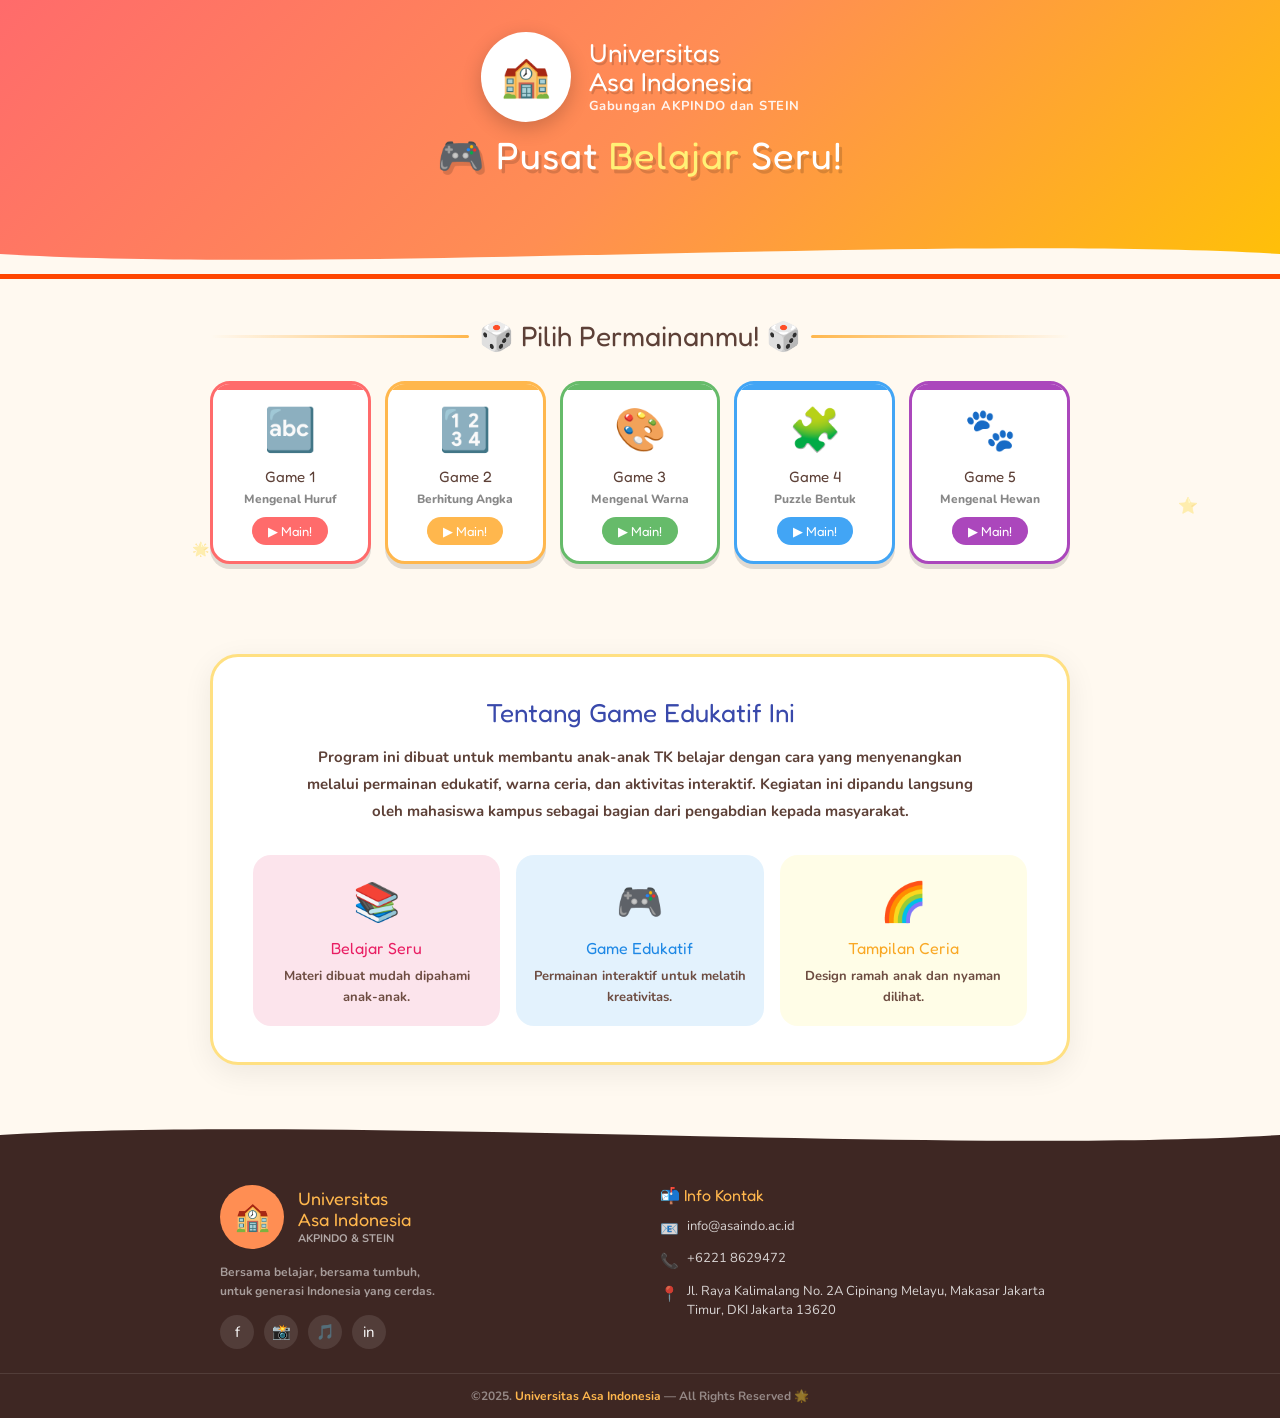
==== gamestk/index.html @ cf0c4778 "update website" ====
<!DOCTYPE html>
<html lang="id">
<head>
<meta charset="UTF-8">
<meta name="viewport" content="width=device-width, initial-scale=1.0">
<title>Pusat Belajar Seru - Universitas Asa Indonesia</title>
<link href="https://fonts.googleapis.com/css2?family=Nunito:wght@700;800;900&family=Fredoka+One&display=swap" rel="stylesheet">
<style>
  * { margin: 0; padding: 0; box-sizing: border-box; }

  body {
    font-family: 'Nunito', sans-serif;
    background: #FFF9F0;
    min-height: 100vh;
    overflow-x: hidden;
  }

  .bg-deco {
    position: fixed;
    top: 0; left: 0;
    width: 100%; height: 100%;
    pointer-events: none;
    z-index: 0;
    overflow: hidden;
  }
  .star {
    position: absolute;
    font-size: 20px;
    animation: floaty 4s ease-in-out infinite;
    opacity: 0.35;
  }
  @keyframes floaty {
    0%,100% { transform: translateY(0) rotate(0deg); }
    50% { transform: translateY(-12px) rotate(15deg); }
  }

  /* HEADER */
  .header {
    position: relative;
    z-index: 1;
    background: linear-gradient(135deg, #FF6B6B 0%, #FF8E53 50%, #FFC107 100%);
    text-align: center;
    overflow: hidden;
    border-bottom: 5px solid #FF4500;
  }
  .header-inner {
    padding: 32px 20px 56px;
  }

  .logo-area {
    display: flex;
    align-items: center;
    justify-content: center;
    gap: 18px;
    margin-bottom: 10px;
  }
  .logo-badge {
    background: white;
    border-radius: 50%;
    width: 90px;
    height: 90px;
    display: flex;
    align-items: center;
    justify-content: center;
    box-shadow: 0 6px 20px rgba(0,0,0,0.2);
    font-size: 40px;
    animation: bounce-logo 2s ease-in-out infinite;
  }
  @keyframes bounce-logo {
    0%,100% { transform: translateY(0); }
    50% { transform: translateY(-6px); }
  }
  .logo-text-block { text-align: left; }
  .campus-name {
    font-family: 'Fredoka One', cursive;
    color: white;
    font-size: 26px;
    text-shadow: 2px 3px 0 rgba(0,0,0,0.15);
    line-height: 1.1;
  }
  .campus-sub {
    color: rgba(255,255,255,0.9);
    font-size: 13px;
    font-weight: 700;
    letter-spacing: 0.5px;
  }
  .site-title {
    font-family: 'Fredoka One', cursive;
    color: white;
    font-size: 38px;
    text-shadow: 3px 4px 0 rgba(0,0,0,0.15);
    letter-spacing: 1px;
    margin-top: 4px;
  }
  .site-title span { color: #FFF176; }

  /* MAIN */
  .main {
    position: relative;
    z-index: 1;
    max-width: 900px;
    margin: 0 auto;
    padding: 40px 20px;
  }

  .section-title {
    font-family: 'Fredoka One', cursive;
    font-size: 28px;
    color: #5D4037;
    text-align: center;
    margin-bottom: 28px;
    display: flex;
    align-items: center;
    justify-content: center;
    gap: 10px;
  }
  .section-title::before,
  .section-title::after {
    content: '';
    flex: 1;
    height: 3px;
    border-radius: 2px;
    background: linear-gradient(90deg, transparent, #FFB74D);
  }
  .section-title::after {
    background: linear-gradient(90deg, #FFB74D, transparent);
  }

  /* GAME CARDS */
  .games-grid {
    display: grid;
    grid-template-columns: repeat(5, 1fr);
    gap: 14px;
    margin-bottom: 50px;
  }
  @media (max-width: 700px) {
    .games-grid { grid-template-columns: repeat(2, 1fr); }
    .games-grid .game-card:last-child { grid-column: 1 / -1; max-width: 160px; margin: 0 auto; }
  }

  .game-card {
    background: white;
    border-radius: 20px;
    padding: 18px 10px 16px;
    text-align: center;
    cursor: pointer;
    transition: transform 0.18s, box-shadow 0.18s;
    box-shadow: 0 5px 0 rgba(0,0,0,0.12);
    border: 3px solid transparent;
    position: relative;
    overflow: hidden;
    text-decoration: none;
    display: block;
  }
  .game-card::before {
    content: '';
    position: absolute;
    top: 0; left: 0; right: 0;
    height: 6px;
    border-radius: 20px 20px 0 0;
  }
  .game-card:hover { transform: translateY(-6px); box-shadow: 0 10px 0 rgba(0,0,0,0.10); }
  .game-card:active { transform: translateY(0px); box-shadow: 0 2px 0 rgba(0,0,0,0.12); }

  .game-card:nth-child(1) { border-color: #FF6B6B; }
  .game-card:nth-child(1)::before { background: #FF6B6B; }
  .game-card:nth-child(2) { border-color: #FFB74D; }
  .game-card:nth-child(2)::before { background: #FFB74D; }
  .game-card:nth-child(3) { border-color: #66BB6A; }
  .game-card:nth-child(3)::before { background: #66BB6A; }
  .game-card:nth-child(4) { border-color: #42A5F5; }
  .game-card:nth-child(4)::before { background: #42A5F5; }
  .game-card:nth-child(5) { border-color: #AB47BC; }
  .game-card:nth-child(5)::before { background: #AB47BC; }

  .game-emoji {
    font-size: 42px;
    display: block;
    margin-bottom: 8px;
    animation: wiggle 3s ease-in-out infinite;
  }
  .game-card:nth-child(2) .game-emoji { animation-delay: 0.3s; }
  .game-card:nth-child(3) .game-emoji { animation-delay: 0.6s; }
  .game-card:nth-child(4) .game-emoji { animation-delay: 0.9s; }
  .game-card:nth-child(5) .game-emoji { animation-delay: 1.2s; }
  @keyframes wiggle {
    0%,100% { transform: rotate(0deg); }
    20% { transform: rotate(-8deg); }
    40% { transform: rotate(8deg); }
    60% { transform: rotate(0deg); }
  }

  .game-label {
    font-family: 'Fredoka One', cursive;
    font-size: 15px;
    color: #5D4037;
    display: block;
    margin-bottom: 5px;
  }
  .game-name {
    font-size: 12px;
    font-weight: 800;
    color: #888;
    display: block;
  }
  .play-btn {
    display: inline-block;
    margin-top: 10px;
    padding: 6px 16px;
    border-radius: 50px;
    font-family: 'Fredoka One', cursive;
    font-size: 13px;
    color: white;
    border: none;
    cursor: pointer;
    transition: opacity 0.2s;
  }
  .game-card:nth-child(1) .play-btn { background: #FF6B6B; }
  .game-card:nth-child(2) .play-btn { background: #FFB74D; }
  .game-card:nth-child(3) .play-btn { background: #66BB6A; }
  .game-card:nth-child(4) .play-btn { background: #42A5F5; }
  .game-card:nth-child(5) .play-btn { background: #AB47BC; }
  .play-btn:hover { opacity: 0.85; }

  /* TENTANG SECTION */
  .tentang-section {
    position: relative;
    z-index: 1;
    max-width: 900px;
    margin: 0 auto 50px;
    padding: 0 20px;
  }
  .tentang-box {
    background: white;
    border-radius: 28px;
    border: 3px solid #FFE082;
    padding: 40px 40px 36px;
    box-shadow: 0 8px 30px rgba(0,0,0,0.07);
  }
  .tentang-title {
    font-family: 'Fredoka One', cursive;
    font-size: 26px;
    color: #3949AB;
    text-align: center;
    margin-bottom: 16px;
  }
  .tentang-desc {
    font-size: 15px;
    color: #5D4037;
    text-align: center;
    line-height: 1.8;
    font-weight: 700;
    max-width: 680px;
    margin: 0 auto 30px;
  }
  .tentang-cards {
    display: grid;
    grid-template-columns: repeat(3, 1fr);
    gap: 16px;
  }
  @media (max-width: 600px) {
    .tentang-cards { grid-template-columns: 1fr; }
    .tentang-box { padding: 28px 20px; }
  }
  .tentang-card {
    border-radius: 18px;
    padding: 22px 16px 18px;
    text-align: center;
  }
  .tentang-card:nth-child(1) { background: #FCE4EC; }
  .tentang-card:nth-child(2) { background: #E3F2FD; }
  .tentang-card:nth-child(3) { background: #FFFDE7; }
  .tentang-card-icon { font-size: 38px; display: block; margin-bottom: 10px; }
  .tentang-card-title {
    font-family: 'Fredoka One', cursive;
    font-size: 16px;
    margin-bottom: 8px;
    display: block;
  }
  .tentang-card:nth-child(1) .tentang-card-title { color: #E91E63; }
  .tentang-card:nth-child(2) .tentang-card-title { color: #1E88E5; }
  .tentang-card:nth-child(3) .tentang-card-title { color: #F9A825; }
  .tentang-card-desc {
    font-size: 13px;
    font-weight: 700;
    color: #6D4C41;
    line-height: 1.6;
  }

  /* FOOTER */
  footer {
    position: relative;
    z-index: 1;
    background: #3E2723;
    color: white;
    margin-top: 10px;
  }
  .footer-wave { display: block; width: 100%; }
  .footer-inner {
    max-width: 900px;
    margin: 0 auto;
    padding: 30px 30px 24px;
    display: grid;
    grid-template-columns: 1fr 1fr;
    gap: 40px;
    align-items: start;
  }
  @media (max-width: 600px) {
    .footer-inner { grid-template-columns: 1fr; }
  }

  .footer-logo {
    display: flex;
    align-items: center;
    gap: 14px;
    margin-bottom: 14px;
  }
  .footer-logo-badge {
    background: #FF8E53;
    border-radius: 50%;
    width: 64px;
    height: 64px;
    display: flex;
    align-items: center;
    justify-content: center;
    font-size: 28px;
    flex-shrink: 0;
  }
  .footer-campus-name {
    font-family: 'Fredoka One', cursive;
    font-size: 18px;
    color: #FFB74D;
    line-height: 1.2;
  }
  .footer-campus-sub {
    font-size: 11px;
    color: rgba(255,255,255,0.6);
    font-weight: 700;
  }
  .footer-desc {
    font-size: 12px;
    color: rgba(255,255,255,0.55);
    font-weight: 700;
    line-height: 1.6;
    margin-bottom: 14px;
  }
  .footer-socials {
    display: flex;
    gap: 10px;
  }
  .social-btn {
    width: 34px; height: 34px;
    border-radius: 50%;
    background: rgba(255,255,255,0.1);
    display: flex; align-items: center; justify-content: center;
    font-size: 15px;
    cursor: pointer;
    transition: background 0.2s;
    text-decoration: none;
    color: white;
  }
  .social-btn:hover { background: #FF8E53; }

  .footer-heading {
    font-family: 'Fredoka One', cursive;
    font-size: 16px;
    color: #FFB74D;
    margin-bottom: 12px;
  }
  .footer-info-item {
    display: flex;
    align-items: flex-start;
    gap: 8px;
    margin-bottom: 9px;
    font-size: 13px;
    color: rgba(255,255,255,0.8);
    line-height: 1.5;
  }
  .footer-icon { font-size: 15px; flex-shrink: 0; margin-top: 1px; }

  .footer-bottom {
    border-top: 1px solid rgba(255,255,255,0.1);
    text-align: center;
    padding: 14px 20px;
    font-size: 12px;
    color: rgba(255,255,255,0.45);
    font-weight: 700;
  }
  .footer-bottom span { color: #FFB74D; }
</style>
</head>
<body>

<!-- Dekorasi bintang background -->
<div class="bg-deco">
  <div class="star" style="left:5%;top:10%;animation-delay:0s;font-size:18px;">⭐</div>
  <div class="star" style="left:15%;top:60%;animation-delay:0.5s;font-size:14px;">🌟</div>
  <div class="star" style="left:88%;top:20%;animation-delay:1s;font-size:22px;">✨</div>
  <div class="star" style="left:92%;top:55%;animation-delay:1.5s;font-size:16px;">⭐</div>
  <div class="star" style="left:50%;top:5%;animation-delay:0.7s;font-size:12px;">🌟</div>
  <div class="star" style="left:72%;top:80%;animation-delay:0.3s;font-size:20px;">✨</div>
  <div class="star" style="left:25%;top:85%;animation-delay:1.2s;font-size:15px;">⭐</div>
</div>

<!-- HEADER -->
<header class="header">
  <div class="header-inner">
    <div class="logo-area">
      <div class="logo-badge">🏫</div>
      <div class="logo-text-block">
        <div class="campus-name">Universitas<br>Asa Indonesia</div>
        <div class="campus-sub">Gabungan AKPINDO dan STEIN</div>
      </div>
    </div>
    <div class="site-title">🎮 Pusat <span>Belajar</span> Seru!</div>
  </div>
  <svg viewBox="0 0 1440 40" preserveAspectRatio="none" style="display:block;width:100%;" height="40">
    <path d="M0,20 C360,40 1080,0 1440,20 L1440,40 L0,40 Z" fill="#FFF9F0"/>
  </svg>
</header>

<!-- MAIN CONTENT -->
<main class="main">
  <div class="section-title">🎲 Pilih Permainanmu! 🎲</div>

  <div class="games-grid">
    <!-- Ganti href="#" dengan link halaman game masing-masing, contoh: href="game1.html" -->
    <a class="game-card" href="#">
      <span class="game-emoji">🔤</span>
      <span class="game-label">Game 1</span>
      <span class="game-name">Mengenal Huruf</span>
      <button class="play-btn">▶ Main!</button>
    </a>

    <a class="game-card" href="#">
      <span class="game-emoji">🔢</span>
      <span class="game-label">Game 2</span>
      <span class="game-name">Berhitung Angka</span>
      <button class="play-btn">▶ Main!</button>
    </a>

    <a class="game-card" href="#">
      <span class="game-emoji">🎨</span>
      <span class="game-label">Game 3</span>
      <span class="game-name">Mengenal Warna</span>
      <button class="play-btn">▶ Main!</button>
    </a>

    <a class="game-card" href="#">
      <span class="game-emoji">🧩</span>
      <span class="game-label">Game 4</span>
      <span class="game-name">Puzzle Bentuk</span>
      <button class="play-btn">▶ Main!</button>
    </a>

    <a class="game-card" href="#">
      <span class="game-emoji">🐾</span>
      <span class="game-label">Game 5</span>
      <span class="game-name">Mengenal Hewan</span>
      <button class="play-btn">▶ Main!</button>
    </a>
  </div>
</main>

<!-- TENTANG SECTION -->
<section class="tentang-section">
  <div class="tentang-box">
    <div class="tentang-title">Tentang Game Edukatif Ini</div>
    <p class="tentang-desc">
      Program ini dibuat untuk membantu anak-anak TK belajar dengan cara yang menyenangkan melalui
      permainan edukatif, warna ceria, dan aktivitas interaktif. Kegiatan ini dipandu langsung oleh mahasiswa
      kampus sebagai bagian dari pengabdian kepada masyarakat.
    </p>
    <div class="tentang-cards">
      <div class="tentang-card">
        <span class="tentang-card-icon">📚</span>
        <span class="tentang-card-title">Belajar Seru</span>
        <p class="tentang-card-desc">Materi dibuat mudah dipahami anak-anak.</p>
      </div>
      <div class="tentang-card">
        <span class="tentang-card-icon">🎮</span>
        <span class="tentang-card-title">Game Edukatif</span>
        <p class="tentang-card-desc">Permainan interaktif untuk melatih kreativitas.</p>
      </div>
      <div class="tentang-card">
        <span class="tentang-card-icon">🌈</span>
        <span class="tentang-card-title">Tampilan Ceria</span>
        <p class="tentang-card-desc">Design ramah anak dan nyaman dilihat.</p>
      </div>
    </div>
  </div>
</section>

<!-- FOOTER -->
<footer>
  <svg viewBox="0 0 1440 40" preserveAspectRatio="none" style="display:block;width:100%;" height="40">
    <path d="M0,20 C360,0 1080,40 1440,20 L1440,0 L0,0 Z" fill="#FFF9F0"/>
  </svg>
  <div class="footer-inner">

    <div>
      <div class="footer-logo">
        <div class="footer-logo-badge">🏫</div>
        <div>
          <div class="footer-campus-name">Universitas<br>Asa Indonesia</div>
          <div class="footer-campus-sub">AKPINDO & STEIN</div>
        </div>
      </div>
      <p class="footer-desc">Bersama belajar, bersama tumbuh,<br>untuk generasi Indonesia yang cerdas.</p>
      <div class="footer-socials">
        <a class="social-btn" href="https://facebook.com" target="_blank" title="Facebook">f</a>
        <a class="social-btn" href="https://instagram.com" target="_blank" title="Instagram">📸</a>
        <a class="social-btn" href="https://tiktok.com" target="_blank" title="TikTok">🎵</a>
        <a class="social-btn" href="https://linkedin.com" target="_blank" title="LinkedIn">in</a>
      </div>
    </div>

    <div>
      <div class="footer-heading">📬 Info Kontak</div>
      <div class="footer-info-item">
        <span class="footer-icon">📧</span>
        <span>info@asaindo.ac.id</span>
      </div>
      <div class="footer-info-item">
        <span class="footer-icon">📞</span>
        <span>+6221 8629472</span>
      </div>
      <div class="footer-info-item">
        <span class="footer-icon">📍</span>
        <span>Jl. Raya Kalimalang No. 2A Cipinang Melayu, Makasar Jakarta Timur, DKI Jakarta 13620</span>
      </div>
    </div>

  </div>
  <div class="footer-bottom">
    ©2025. <span>Universitas Asa Indonesia</span> — All Rights Reserved 🌟
  </div>
</footer>

</body>
</html>
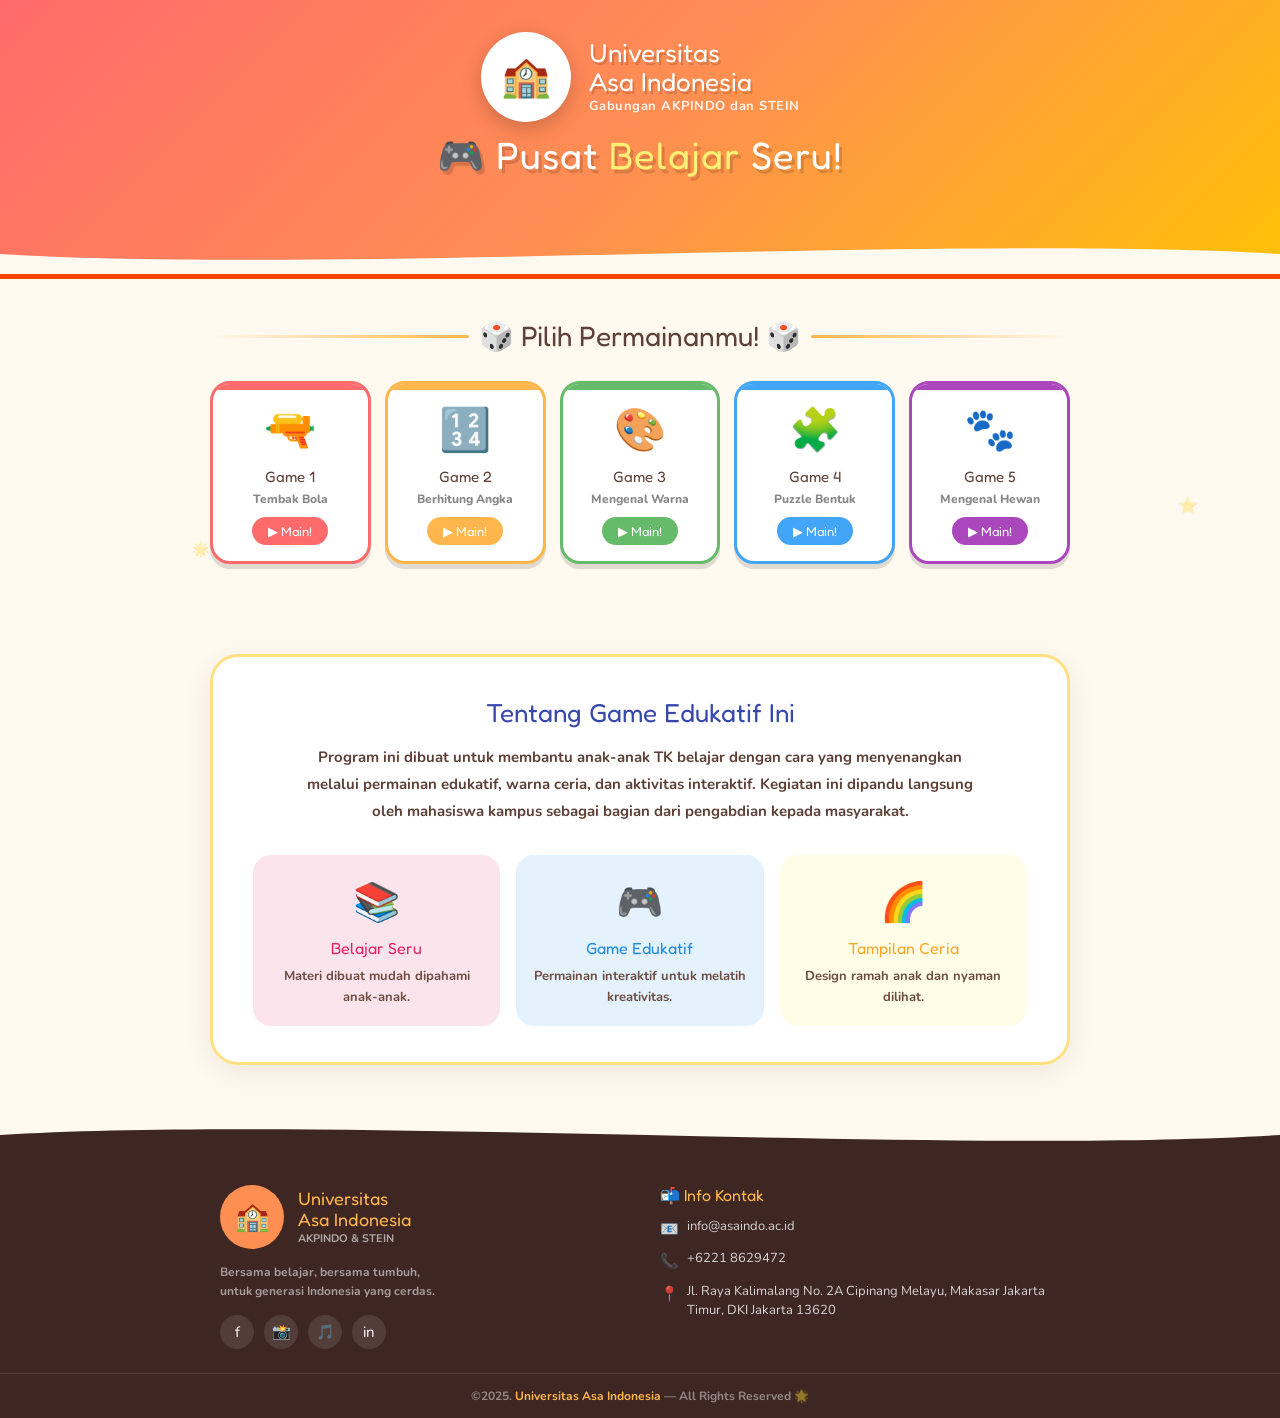
==== commit 3523115f: "update website" ====
--- a/gamestk/index.html
+++ b/gamestk/index.html
@@ -425,14 +425,14 @@
 
   <div class="games-grid">
     <!-- Ganti href="#" dengan link halaman game masing-masing, contoh: href="game1.html" -->
-    <a class="game-card" href="#">
-      <span class="game-emoji">🔤</span>
+    <a class="game-card" href="game1.html">
+      <span class="game-emoji">🔫</span>
       <span class="game-label">Game 1</span>
-      <span class="game-name">Mengenal Huruf</span>
+      <span class="game-name">Tembak Bola</span>
       <button class="play-btn">▶ Main!</button>
     </a>
 
-    <a class="game-card" href="#">
+    <a class="game-card" href="game2.html">
       <span class="game-emoji">🔢</span>
       <span class="game-label">Game 2</span>
       <span class="game-name">Berhitung Angka</span>
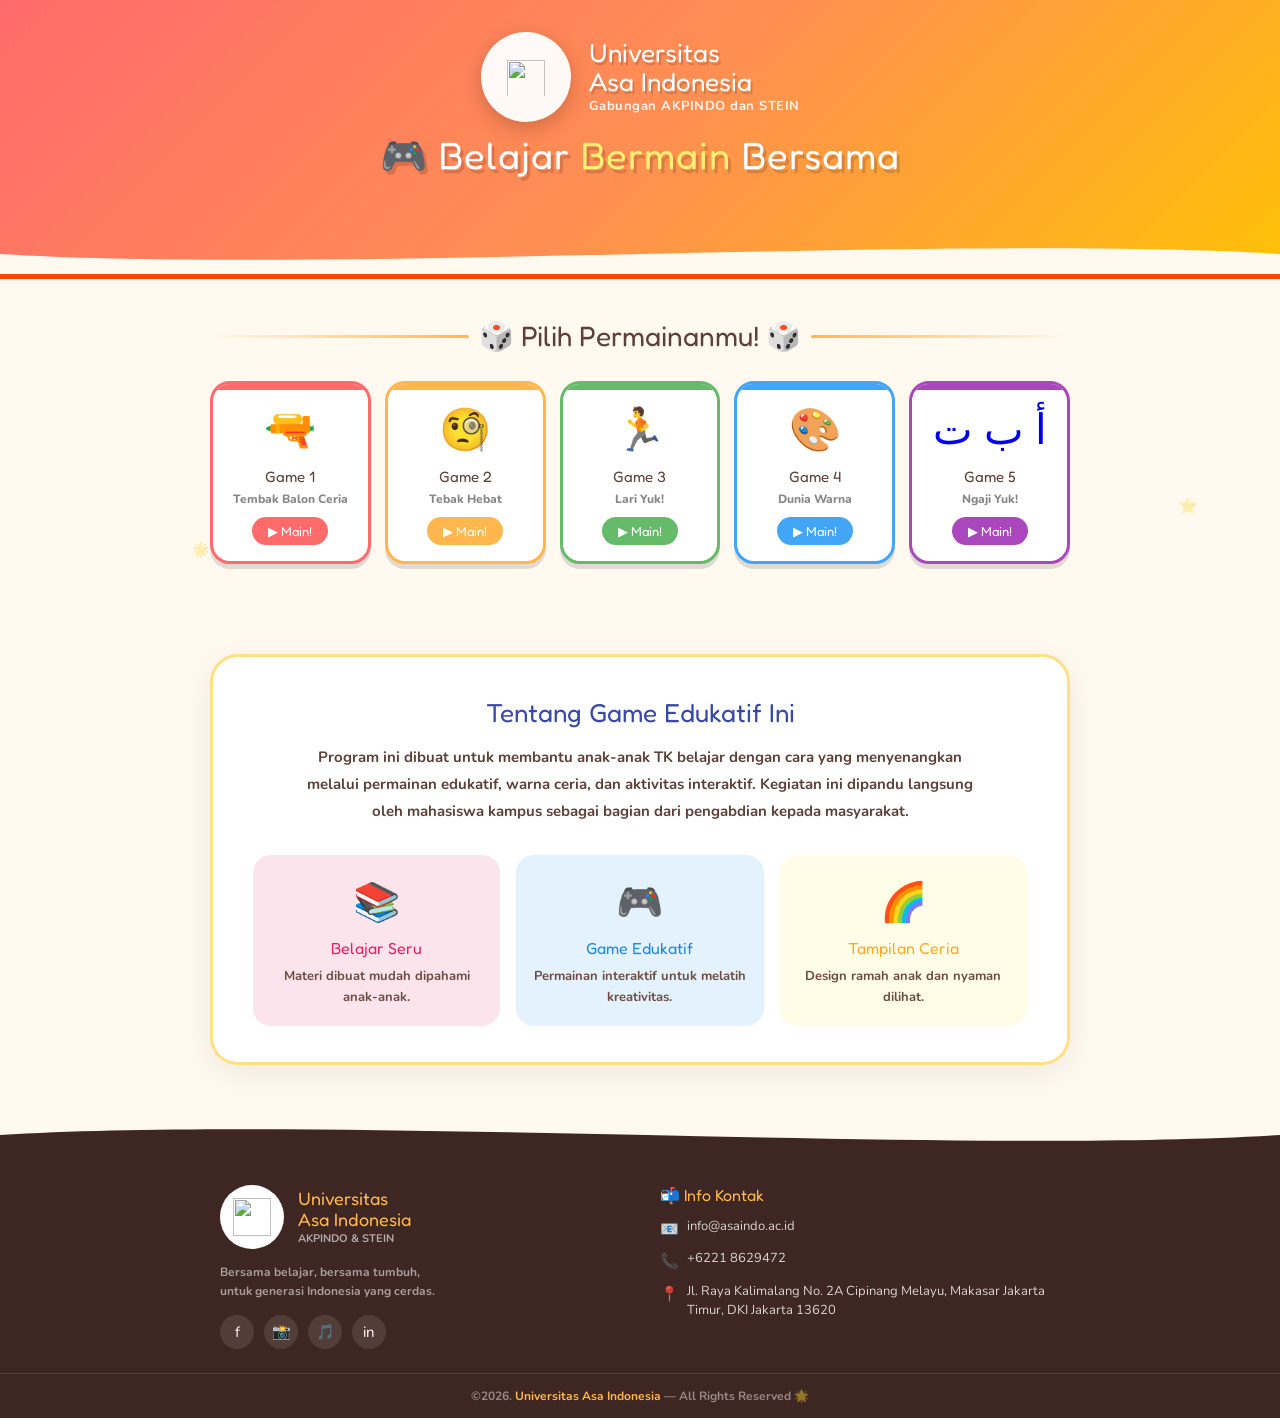
==== commit 02847381: "update game edukasi AI" ====
--- a/gamestk/index.html
+++ b/gamestk/index.html
@@ -3,7 +3,7 @@
 <head>
 <meta charset="UTF-8">
 <meta name="viewport" content="width=device-width, initial-scale=1.0">
-<title>Pusat Belajar Seru - Universitas Asa Indonesia</title>
+<title>Belajar Bermain Bersama - Universitas Asa Indonesia</title>
 <link href="https://fonts.googleapis.com/css2?family=Nunito:wght@700;800;900&family=Fredoka+One&display=swap" rel="stylesheet">
 <style>
   * { margin: 0; padding: 0; box-sizing: border-box; }
@@ -55,7 +55,7 @@
     margin-bottom: 10px;
   }
   .logo-badge {
-    background: white;
+    background: rgba(255,255,255,0.95);
     border-radius: 50%;
     width: 90px;
     height: 90px;
@@ -64,7 +64,13 @@
     justify-content: center;
     box-shadow: 0 6px 20px rgba(0,0,0,0.2);
     font-size: 40px;
-    animation: bounce-logo 2s ease-in-out infinite;
+  }
+  .campus-logo{
+
+  width:70px;
+  height:70px;
+
+  object-fit:contain;
   }
   @keyframes bounce-logo {
     0%,100% { transform: translateY(0); }
@@ -316,7 +322,7 @@
     margin-bottom: 14px;
   }
   .footer-logo-badge {
-    background: #FF8E53;
+    background: #ffffff;
     border-radius: 50%;
     width: 64px;
     height: 64px;
@@ -406,13 +412,20 @@
 <header class="header">
   <div class="header-inner">
     <div class="logo-area">
-      <div class="logo-badge">🏫</div>
+      <div class="logo-badge"><img
+  src="https://elearning.asaindo.ac.id/pluginfile.php/1/theme_academi/logo/1777003048/logo%20asaindo.png"
+  style="
+    width:38px;
+    height:38px;
+    object-fit:contain;
+  "
+></div>
       <div class="logo-text-block">
         <div class="campus-name">Universitas<br>Asa Indonesia</div>
         <div class="campus-sub">Gabungan AKPINDO dan STEIN</div>
       </div>
     </div>
-    <div class="site-title">🎮 Pusat <span>Belajar</span> Seru!</div>
+    <div class="site-title">🎮 Belajar <span>Bermain</span> Bersama</div>
   </div>
   <svg viewBox="0 0 1440 40" preserveAspectRatio="none" style="display:block;width:100%;" height="40">
     <path d="M0,20 C360,40 1080,0 1440,20 L1440,40 L0,40 Z" fill="#FFF9F0"/>
@@ -428,35 +441,35 @@
     <a class="game-card" href="game1.html">
       <span class="game-emoji">🔫</span>
       <span class="game-label">Game 1</span>
-      <span class="game-name">Tembak Bola</span>
+      <span class="game-name">Tembak Balon Ceria</span>
       <button class="play-btn">▶ Main!</button>
     </a>
 
     <a class="game-card" href="game2.html">
-      <span class="game-emoji">🔢</span>
+      <span class="game-emoji">🧐</span>
       <span class="game-label">Game 2</span>
-      <span class="game-name">Berhitung Angka</span>
+      <span class="game-name">Tebak Hebat</span>
       <button class="play-btn">▶ Main!</button>
     </a>
 
-    <a class="game-card" href="#">
-      <span class="game-emoji">🎨</span>
+    <a class="game-card" href="game3.html">
+      <span class="game-emoji">🏃</span>
       <span class="game-label">Game 3</span>
-      <span class="game-name">Mengenal Warna</span>
+      <span class="game-name">Lari Yuk!</span>
       <button class="play-btn">▶ Main!</button>
     </a>
 
-    <a class="game-card" href="#">
-      <span class="game-emoji">🧩</span>
+    <a class="game-card" href="game4.html">
+      <span class="game-emoji">🎨</span>
       <span class="game-label">Game 4</span>
-      <span class="game-name">Puzzle Bentuk</span>
+      <span class="game-name">Dunia Warna</span>
       <button class="play-btn">▶ Main!</button>
     </a>
 
-    <a class="game-card" href="#">
-      <span class="game-emoji">🐾</span>
+    <a class="game-card" href="game5.html">
+      <span class="game-emoji">أ ب ت</span>
       <span class="game-label">Game 5</span>
-      <span class="game-name">Mengenal Hewan</span>
+      <span class="game-name">Ngaji Yuk!</span>
       <button class="play-btn">▶ Main!</button>
     </a>
   </div>
@@ -500,7 +513,14 @@
 
     <div>
       <div class="footer-logo">
-        <div class="footer-logo-badge">🏫</div>
+        <div class="footer-logo-badge"><img
+  src="https://elearning.asaindo.ac.id/pluginfile.php/1/theme_academi/logo/1777003048/logo%20asaindo.png"
+  style="
+    width:38px;
+    height:38px;
+    object-fit:contain;
+  "
+></div>
         <div>
           <div class="footer-campus-name">Universitas<br>Asa Indonesia</div>
           <div class="footer-campus-sub">AKPINDO & STEIN</div>
@@ -533,9 +553,9 @@
 
   </div>
   <div class="footer-bottom">
-    ©2025. <span>Universitas Asa Indonesia</span> — All Rights Reserved 🌟
+    ©2026. <span>Universitas Asa Indonesia</span> — All Rights Reserved 🌟
   </div>
 </footer>
 
 </body>
-</html>
+</html>
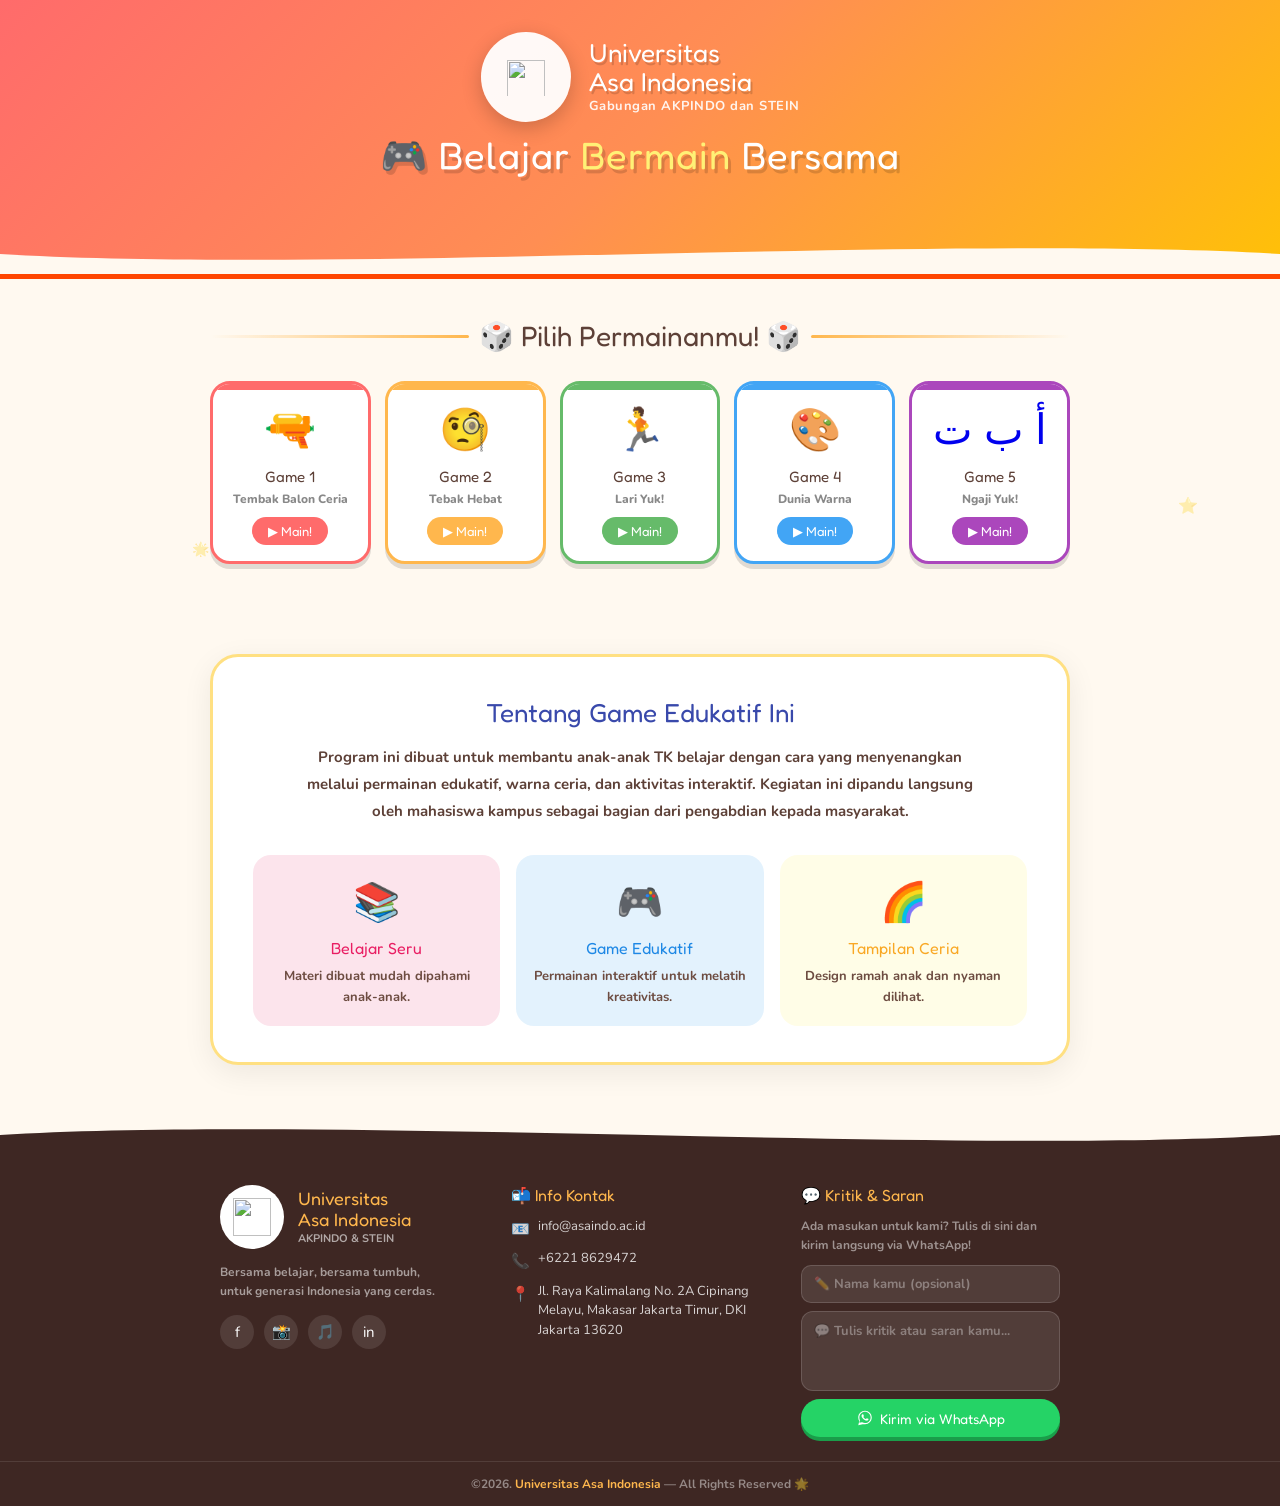
==== commit ac499238: "update game 1 2 3 4 5 index and assets" ====
--- a/gamestk/index.html
+++ b/gamestk/index.html
@@ -294,104 +294,64 @@
   }
 
   /* FOOTER */
-  footer {
-    position: relative;
-    z-index: 1;
-    background: #3E2723;
-    color: white;
-    margin-top: 10px;
-  }
+  footer { position: relative; z-index: 1; background: #3E2723; color: white; margin-top: 10px; }
   .footer-wave { display: block; width: 100%; }
   .footer-inner {
-    max-width: 900px;
-    margin: 0 auto;
+    max-width: 900px; margin: 0 auto;
     padding: 30px 30px 24px;
     display: grid;
-    grid-template-columns: 1fr 1fr;
-    gap: 40px;
+    grid-template-columns: 1fr 1fr 1fr;
+    gap: 32px;
     align-items: start;
   }
-  @media (max-width: 600px) {
-    .footer-inner { grid-template-columns: 1fr; }
-  }
-
-  .footer-logo {
-    display: flex;
-    align-items: center;
-    gap: 14px;
-    margin-bottom: 14px;
-  }
-  .footer-logo-badge {
-    background: #ffffff;
-    border-radius: 50%;
-    width: 64px;
-    height: 64px;
-    display: flex;
-    align-items: center;
-    justify-content: center;
-    font-size: 28px;
-    flex-shrink: 0;
-  }
-  .footer-campus-name {
-    font-family: 'Fredoka One', cursive;
-    font-size: 18px;
-    color: #FFB74D;
-    line-height: 1.2;
-  }
-  .footer-campus-sub {
-    font-size: 11px;
-    color: rgba(255,255,255,0.6);
-    font-weight: 700;
-  }
-  .footer-desc {
-    font-size: 12px;
-    color: rgba(255,255,255,0.55);
-    font-weight: 700;
-    line-height: 1.6;
-    margin-bottom: 14px;
-  }
-  .footer-socials {
-    display: flex;
-    gap: 10px;
-  }
-  .social-btn {
-    width: 34px; height: 34px;
-    border-radius: 50%;
-    background: rgba(255,255,255,0.1);
-    display: flex; align-items: center; justify-content: center;
-    font-size: 15px;
-    cursor: pointer;
-    transition: background 0.2s;
-    text-decoration: none;
-    color: white;
-  }
+  @media (max-width: 700px) { .footer-inner { grid-template-columns: 1fr; } }
+  .footer-logo { display: flex; align-items: center; gap: 14px; margin-bottom: 14px; }
+  .footer-logo-badge { background: #ffffff; border-radius: 50%; width: 64px; height: 64px; display: flex; align-items: center; justify-content: center; flex-shrink: 0; }
+  .footer-campus-name { font-family: 'Fredoka One', cursive; font-size: 18px; color: #FFB74D; line-height: 1.2; }
+  .footer-campus-sub { font-size: 11px; color: rgba(255,255,255,0.6); font-weight: 700; }
+  .footer-desc { font-size: 12px; color: rgba(255,255,255,0.55); font-weight: 700; line-height: 1.6; margin-bottom: 14px; }
+  .footer-socials { display: flex; gap: 10px; }
+  .social-btn { width: 34px; height: 34px; border-radius: 50%; background: rgba(255,255,255,0.1); display: flex; align-items: center; justify-content: center; font-size: 15px; cursor: pointer; transition: background 0.2s; text-decoration: none; color: white; }
   .social-btn:hover { background: #FF8E53; }
-
-  .footer-heading {
-    font-family: 'Fredoka One', cursive;
-    font-size: 16px;
-    color: #FFB74D;
-    margin-bottom: 12px;
-  }
-  .footer-info-item {
-    display: flex;
-    align-items: flex-start;
-    gap: 8px;
-    margin-bottom: 9px;
-    font-size: 13px;
-    color: rgba(255,255,255,0.8);
-    line-height: 1.5;
-  }
+  .footer-heading { font-family: 'Fredoka One', cursive; font-size: 16px; color: #FFB74D; margin-bottom: 12px; }
+  .footer-info-item { display: flex; align-items: flex-start; gap: 8px; margin-bottom: 9px; font-size: 13px; color: rgba(255,255,255,0.8); line-height: 1.5; }
   .footer-icon { font-size: 15px; flex-shrink: 0; margin-top: 1px; }
-
-  .footer-bottom {
-    border-top: 1px solid rgba(255,255,255,0.1);
-    text-align: center;
-    padding: 14px 20px;
-    font-size: 12px;
-    color: rgba(255,255,255,0.45);
-    font-weight: 700;
-  }
+ 
+  /* KRITIK & SARAN */
+  .ks-form { display: flex; flex-direction: column; gap: 8px; }
+  .ks-form textarea {
+    width: 100%; padding: 10px 12px; border-radius: 12px;
+    border: none; background: rgba(255,255,255,0.1);
+    color: white; font-family: 'Nunito', sans-serif;
+    font-size: 13px; font-weight: 700; resize: none;
+    outline: none; line-height: 1.5;
+    border: 1px solid rgba(255,255,255,0.15);
+    transition: border-color .2s;
+  }
+  .ks-form textarea::placeholder { color: rgba(255,255,255,0.35); }
+  .ks-form textarea:focus { border-color: rgba(255,255,255,0.4); }
+  .ks-form input[type="text"] {
+    width: 100%; padding: 9px 12px; border-radius: 10px;
+    border: 1px solid rgba(255,255,255,0.15);
+    background: rgba(255,255,255,0.1); color: white;
+    font-family: 'Nunito', sans-serif; font-size: 13px;
+    font-weight: 700; outline: none; transition: border-color .2s;
+  }
+  .ks-form input[type="text"]::placeholder { color: rgba(255,255,255,0.35); }
+  .ks-form input[type="text"]:focus { border-color: rgba(255,255,255,0.4); }
+  .ks-submit {
+    display: flex; align-items: center; justify-content: center; gap: 6px;
+    padding: 10px 16px; border-radius: 50px; border: none; cursor: pointer;
+    background: #25D366; color: white;
+    font-family: 'Fredoka One', cursive; font-size: 14px;
+    text-decoration: none; transition: background .2s, transform .15s;
+    box-shadow: 0 4px 0 #1a9e4a;
+  }
+  .ks-submit:hover { background: #1ebe5d; transform: translateY(-2px); }
+  .ks-submit:active { transform: translateY(1px); box-shadow: 0 1px 0 #1a9e4a; }
+  .wa-icon { width: 18px; height: 18px; fill: white; flex-shrink: 0; }
+ 
+  .footer-bottom { border-top: 1px solid rgba(255,255,255,0.1); text-align: center; padding: 14px 20px; font-size: 12px; color: rgba(255,255,255,0.45); font-weight: 700; }
   .footer-bottom span { color: #FFB74D; }
 </style>
 </head>
@@ -550,12 +510,45 @@
         <span>Jl. Raya Kalimalang No. 2A Cipinang Melayu, Makasar Jakarta Timur, DKI Jakarta 13620</span>
       </div>
     </div>
-
+        <!-- Kolom 3: Kritik & Saran -->
+    <div>
+      <div class="footer-heading">💬 Kritik &amp; Saran</div>
+      <p style="font-size:12px;color:rgba(255,255,255,0.5);font-weight:700;margin-bottom:10px;line-height:1.6;">
+        Ada masukan untuk kami? Tulis di sini dan kirim langsung via WhatsApp!
+      </p>
+      <div class="ks-form" id="ks-form">
+        <input type="text" id="ks-nama" placeholder="✏️ Nama kamu (opsional)">
+        <textarea id="ks-pesan" rows="3" placeholder="💬 Tulis kritik atau saran kamu..."></textarea>
+        <a class="ks-submit" id="ks-btn" href="#" onclick="kirimWA(event)">
+          <!-- WhatsApp SVG icon -->
+          <svg class="wa-icon" viewBox="0 0 32 32" xmlns="http://www.w3.org/2000/svg">
+            <path d="M16 3C9.373 3 4 8.373 4 15c0 2.385.668 4.61 1.832 6.5L4 29l7.75-1.813A11.94 11.94 0 0016 27c6.627 0 12-5.373 12-12S22.627 3 16 3zm0 22a9.94 9.94 0 01-5.09-1.4l-.36-.214-4.6 1.077 1.1-4.47-.236-.368A9.96 9.96 0 016 15c0-5.514 4.486-10 10-10s10 4.486 10 10-4.486 10-10 10zm5.522-7.478c-.302-.151-1.787-.882-2.064-.982-.277-.1-.479-.15-.68.15-.202.302-.78.982-.956 1.184-.176.2-.352.226-.654.075-.302-.15-1.275-.47-2.428-1.498-.897-.8-1.503-1.788-1.678-2.09-.176-.302-.019-.465.132-.615.136-.135.302-.352.453-.528.15-.176.2-.302.302-.503.1-.2.05-.378-.025-.528-.075-.15-.68-1.638-.932-2.242-.245-.588-.495-.508-.68-.517l-.578-.01c-.2 0-.528.075-.804.378-.277.302-1.056 1.032-1.056 2.517 0 1.485 1.081 2.92 1.232 3.12.15.2 2.127 3.25 5.155 4.557.72.31 1.282.495 1.72.634.723.23 1.382.197 1.902.12.58-.086 1.787-.73 2.04-1.435.252-.705.252-1.31.176-1.435-.075-.126-.277-.2-.578-.352z"/>
+          </svg>
+          Kirim via WhatsApp
+        </a>
+      </div>
+    </div>
   </div>
   <div class="footer-bottom">
     ©2026. <span>Universitas Asa Indonesia</span> — All Rights Reserved 🌟
   </div>
 </footer>
-
+<script>
+function kirimWA(e) {
+  e.preventDefault();
+  const nama   = document.getElementById('ks-nama').value.trim();
+  const pesan  = document.getElementById('ks-pesan').value.trim();
+  if (!pesan) {
+    alert('Tulis dulu kritik atau sarannya ya! 😊');
+    return;
+  }
+  const nomor  = '6281808418499';
+  const teks   = nama
+    ? `Halo, saya *${nama}* ingin menyampaikan kritik/saran:\n\n${pesan}`
+    : `Halo, saya ingin menyampaikan kritik/saran:\n\n${pesan}`;
+  const url    = `https://wa.me/${nomor}?text=${encodeURIComponent(teks)}`;
+  window.open(url, '_blank');
+}
+</script>
 </body>
 </html>
